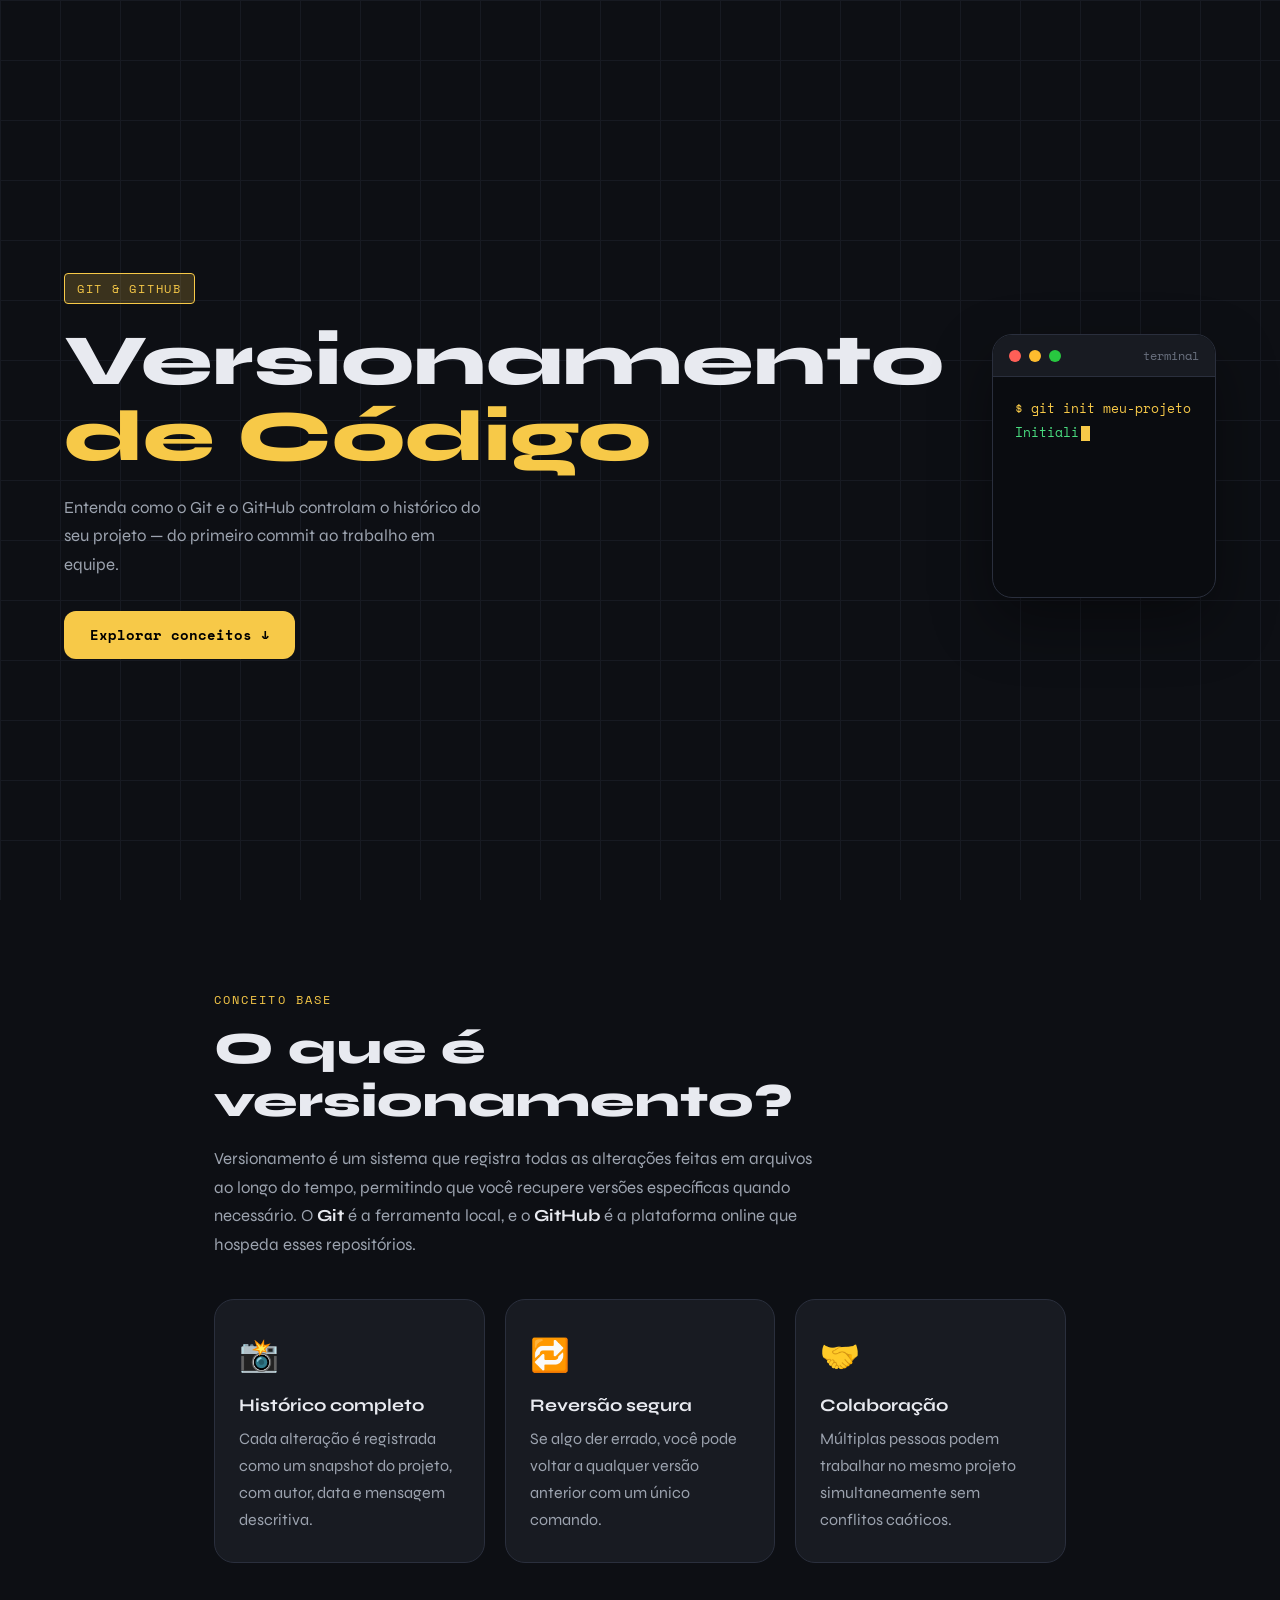
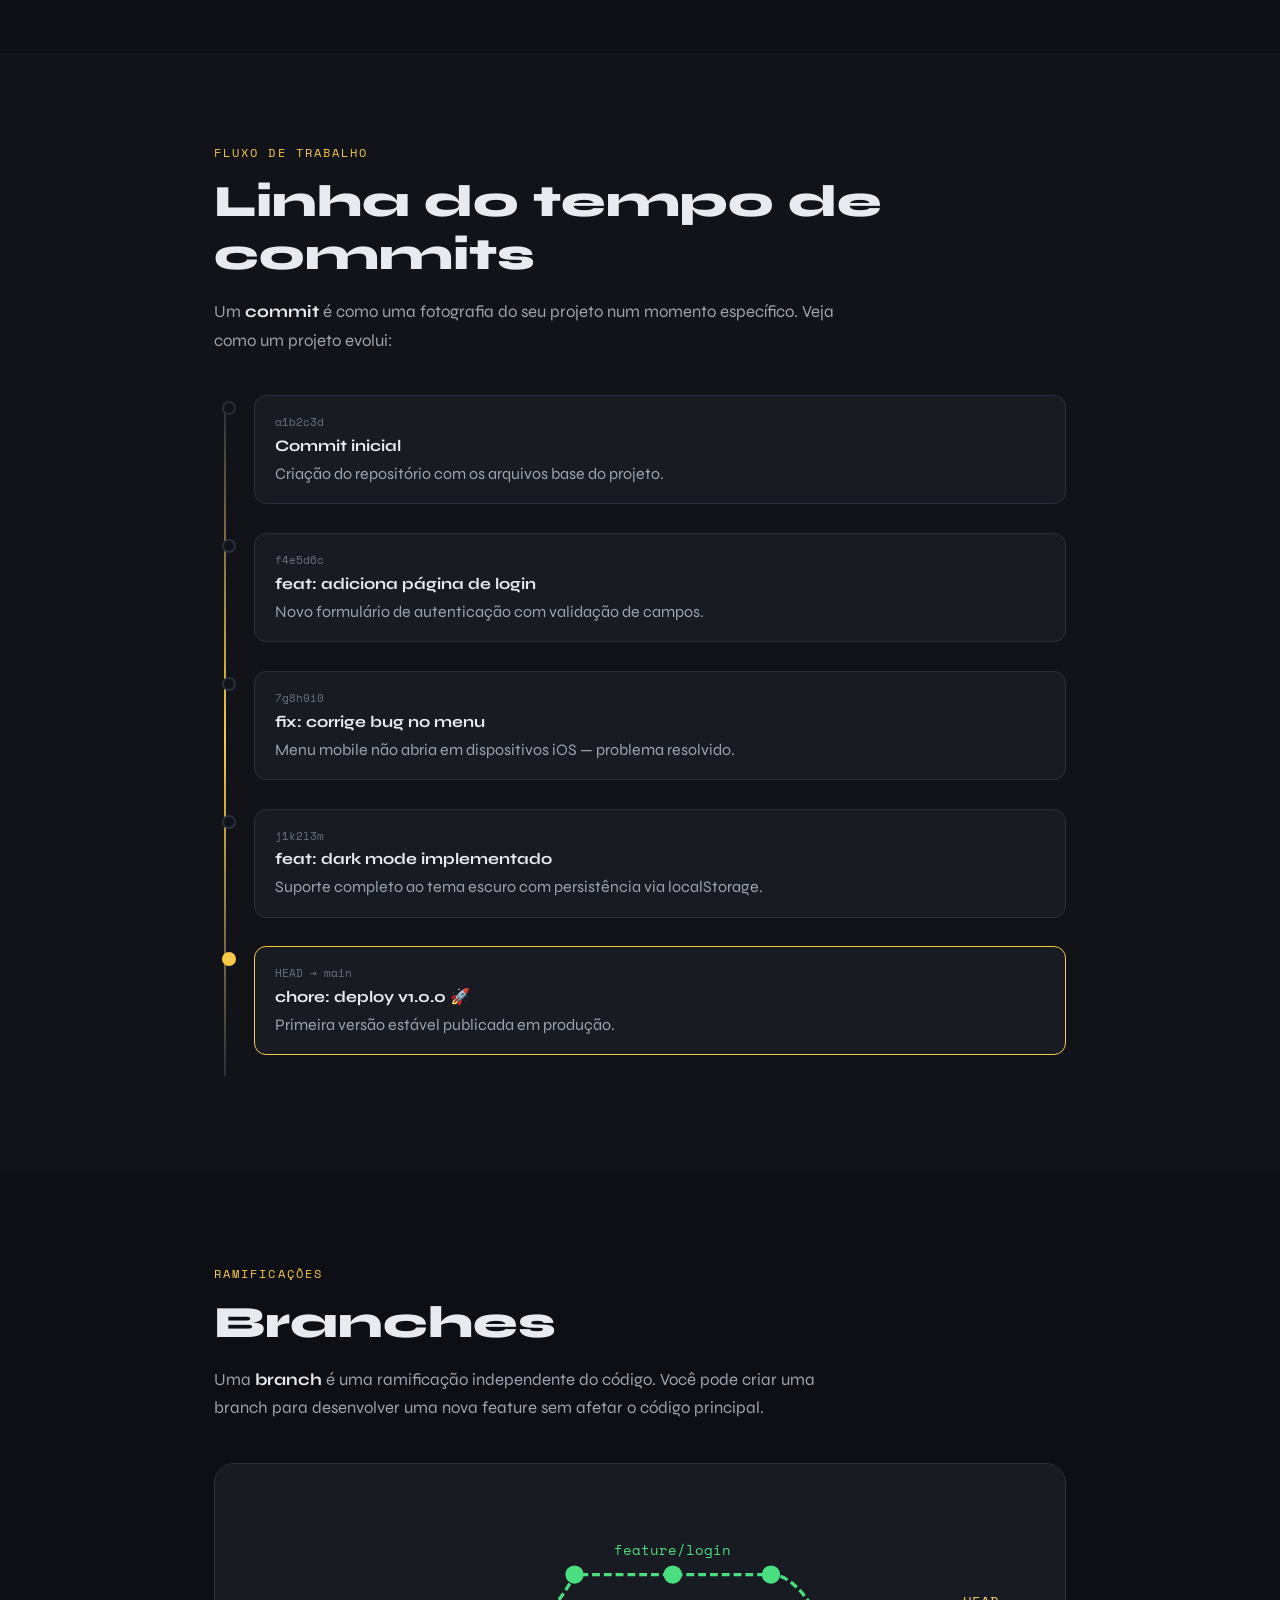
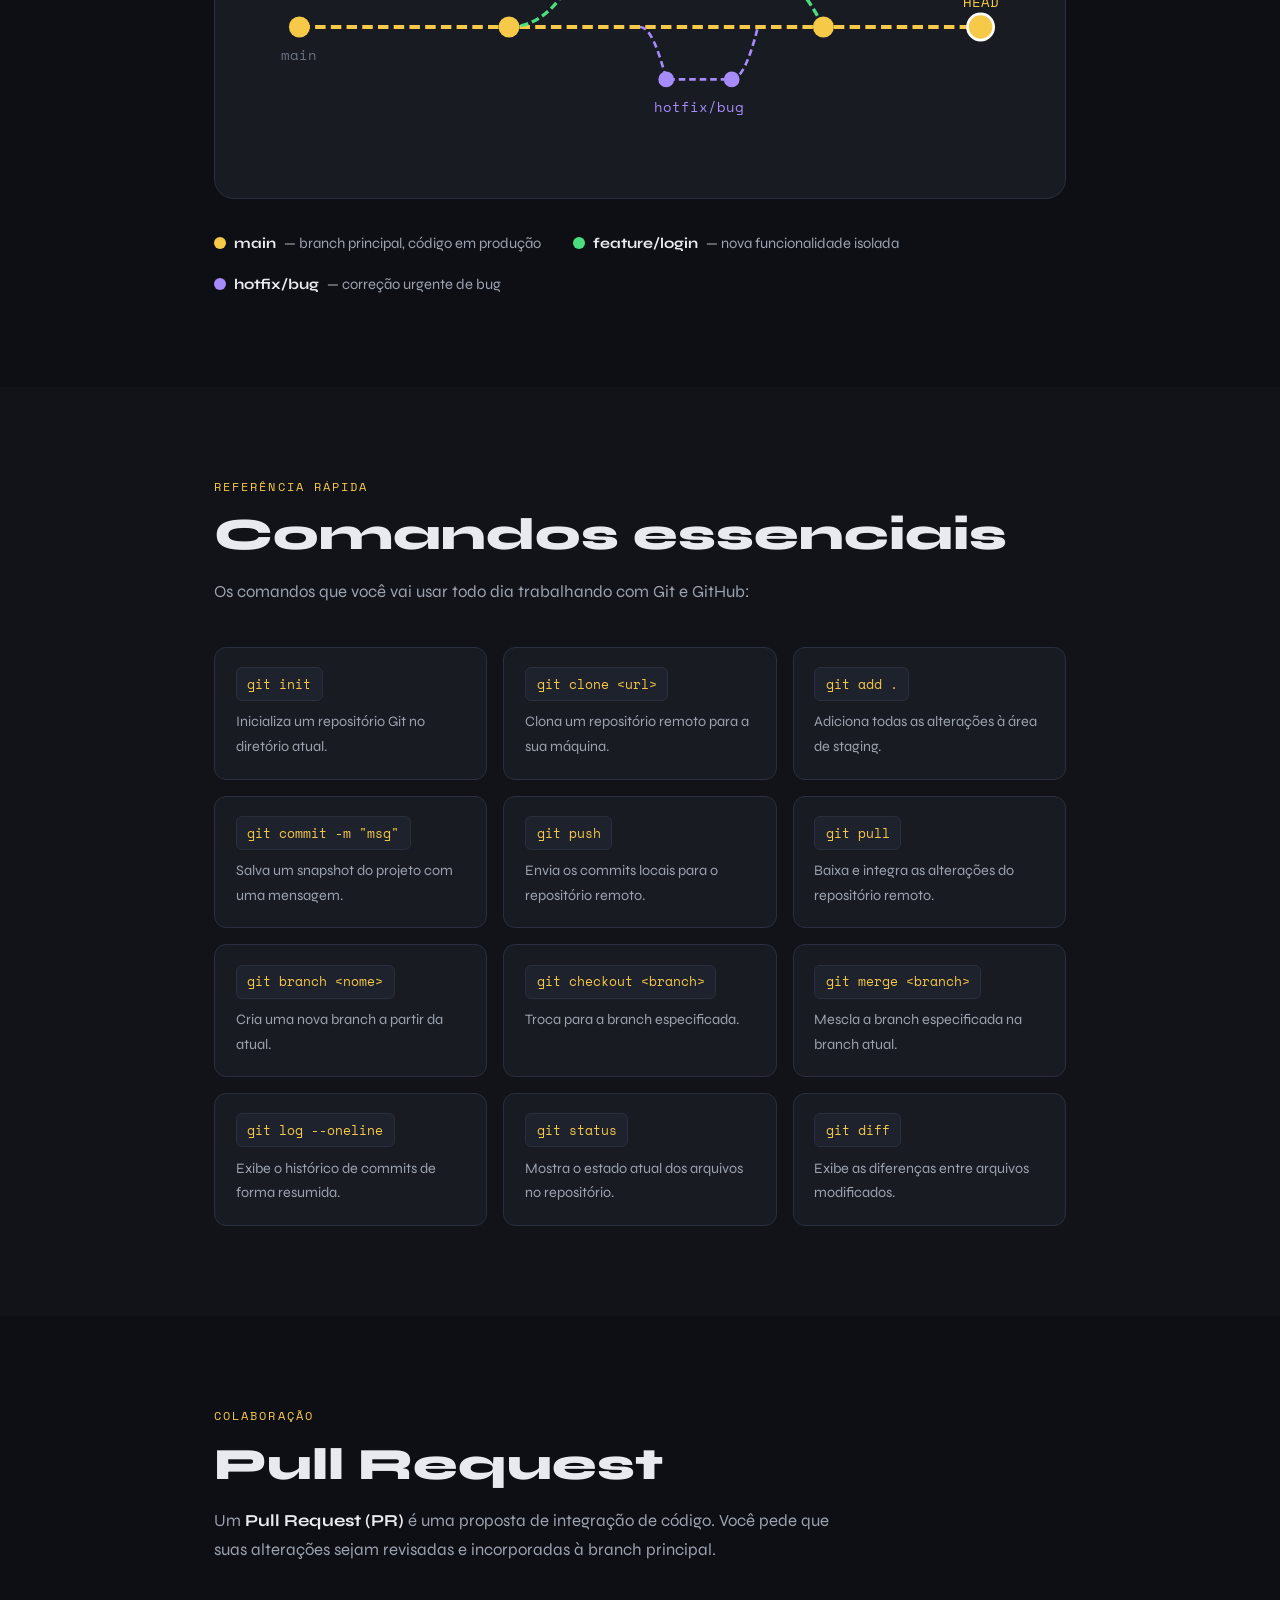
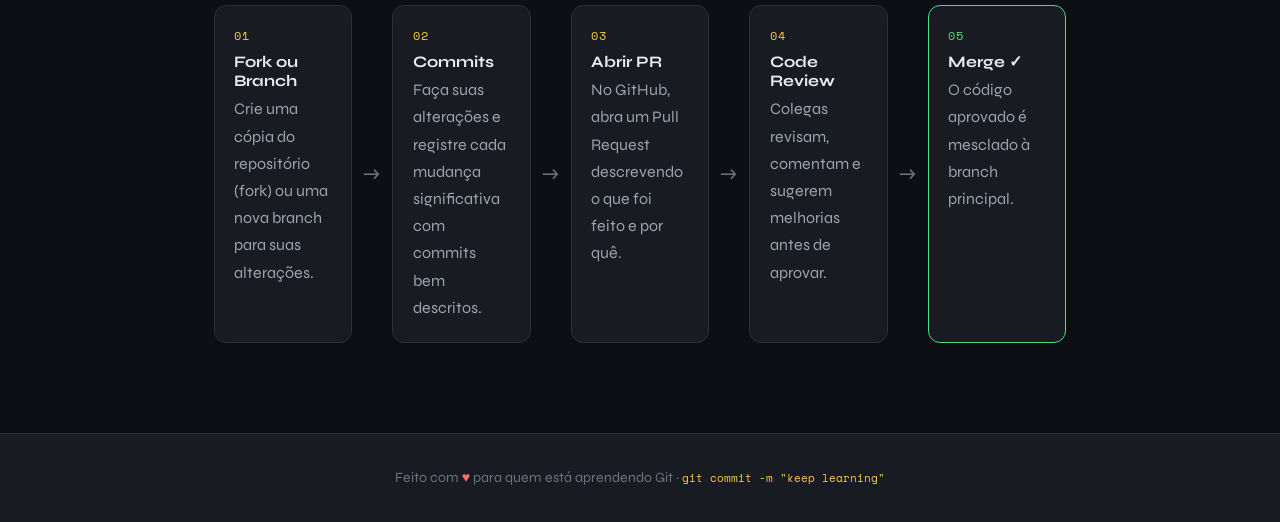
==== versionamento/index.html @ d79819ea "Add files via upload" ====
<!DOCTYPE html>
<html lang="pt-BR">
<head>
  <meta charset="UTF-8" />
  <meta name="viewport" content="width=device-width, initial-scale=1.0" />
  <title>Versionamento no GitHub</title>
  <link rel="preconnect" href="https://fonts.googleapis.com">
  <link href="https://fonts.googleapis.com/css2?family=Space+Mono:wght@400;700&family=Syne:wght@400;700;800&display=swap" rel="stylesheet">
  <link rel="stylesheet" href="style.css" />
</head>
<body>

  <!-- HERO -->
  <header class="hero">
    <div class="hero-bg-grid"></div>
    <div class="hero-content">
      <div class="badge">git & github</div>
      <h1 class="hero-title">
        Versionamento<br/>
        <span class="accent">de Código</span>
      </h1>
      <p class="hero-sub">Entenda como o Git e o GitHub controlam o histórico do seu projeto — do primeiro commit ao trabalho em equipe.</p>
      <a href="#conceitos" class="btn-hero">Explorar conceitos ↓</a>
    </div>
    <div class="hero-terminal" aria-hidden="true">
      <div class="terminal-bar">
        <span class="dot red"></span><span class="dot yellow"></span><span class="dot green"></span>
        <span class="terminal-title">terminal</span>
      </div>
      <div class="terminal-body" id="terminal-body"></div>
    </div>
  </header>

  <!-- O QUE É VERSIONAMENTO -->
  <section class="section" id="conceitos">
    <div class="container">
      <div class="section-label">conceito base</div>
      <h2>O que é versionamento?</h2>
      <p class="section-desc">Versionamento é um sistema que registra todas as alterações feitas em arquivos ao longo do tempo, permitindo que você recupere versões específicas quando necessário. O <strong>Git</strong> é a ferramenta local, e o <strong>GitHub</strong> é a plataforma online que hospeda esses repositórios.</p>

      <div class="cards-grid">
        <div class="card" data-delay="0">
          <div class="card-icon">📸</div>
          <h3>Histórico completo</h3>
          <p>Cada alteração é registrada como um snapshot do projeto, com autor, data e mensagem descritiva.</p>
        </div>
        <div class="card" data-delay="100">
          <div class="card-icon">🔁</div>
          <h3>Reversão segura</h3>
          <p>Se algo der errado, você pode voltar a qualquer versão anterior com um único comando.</p>
        </div>
        <div class="card" data-delay="200">
          <div class="card-icon">🤝</div>
          <h3>Colaboração</h3>
          <p>Múltiplas pessoas podem trabalhar no mesmo projeto simultaneamente sem conflitos caóticos.</p>
        </div>
      </div>
    </div>
  </section>

  <!-- LINHA DO TEMPO DE COMMITS -->
  <section class="section section-dark" id="commits">
    <div class="container">
      <div class="section-label">fluxo de trabalho</div>
      <h2>Linha do tempo de commits</h2>
      <p class="section-desc">Um <strong>commit</strong> é como uma fotografia do seu projeto num momento específico. Veja como um projeto evolui:</p>

      <div class="timeline" id="timeline">
        <div class="timeline-line"></div>
        <div class="timeline-item" data-index="0">
          <div class="t-dot"></div>
          <div class="t-card">
            <span class="t-hash">a1b2c3d</span>
            <h4>Commit inicial</h4>
            <p>Criação do repositório com os arquivos base do projeto.</p>
          </div>
        </div>
        <div class="timeline-item" data-index="1">
          <div class="t-dot"></div>
          <div class="t-card">
            <span class="t-hash">f4e5d6c</span>
            <h4>feat: adiciona página de login</h4>
            <p>Novo formulário de autenticação com validação de campos.</p>
          </div>
        </div>
        <div class="timeline-item" data-index="2">
          <div class="t-dot"></div>
          <div class="t-card">
            <span class="t-hash">7g8h9i0</span>
            <h4>fix: corrige bug no menu</h4>
            <p>Menu mobile não abria em dispositivos iOS — problema resolvido.</p>
          </div>
        </div>
        <div class="timeline-item" data-index="3">
          <div class="t-dot"></div>
          <div class="t-card">
            <span class="t-hash">j1k2l3m</span>
            <h4>feat: dark mode implementado</h4>
            <p>Suporte completo ao tema escuro com persistência via localStorage.</p>
          </div>
        </div>
        <div class="timeline-item" data-index="4">
          <div class="t-dot active"></div>
          <div class="t-card t-card-active">
            <span class="t-hash">HEAD → main</span>
            <h4>chore: deploy v1.0.0 🚀</h4>
            <p>Primeira versão estável publicada em produção.</p>
          </div>
        </div>
      </div>
    </div>
  </section>

  <!-- BRANCHES -->
  <section class="section" id="branches">
    <div class="container">
      <div class="section-label">ramificações</div>
      <h2>Branches</h2>
      <p class="section-desc">Uma <strong>branch</strong> é uma ramificação independente do código. Você pode criar uma branch para desenvolver uma nova feature sem afetar o código principal.</p>

      <div class="branch-visual">
        <div class="branch-svg-wrap">
          <svg viewBox="0 0 600 200" xmlns="http://www.w3.org/2000/svg" class="branch-svg">
            <!-- main line -->
            <line x1="40" y1="100" x2="560" y2="100" stroke="var(--accent)" stroke-width="3" stroke-dasharray="8 4"/>
            <!-- feature branch -->
            <path d="M 200 100 Q 230 100 250 60 L 400 60 Q 420 60 440 100" stroke="var(--green)" stroke-width="2.5" fill="none" stroke-dasharray="6 3"/>
            <!-- hotfix branch -->
            <path d="M 300 100 Q 310 100 320 140 L 370 140 Q 380 140 390 100" stroke="var(--purple)" stroke-width="2" fill="none" stroke-dasharray="5 3"/>
            <!-- dots main -->
            <circle cx="40" cy="100" r="8" fill="var(--accent)"/>
            <circle cx="200" cy="100" r="8" fill="var(--accent)"/>
            <circle cx="440" cy="100" r="8" fill="var(--accent)"/>
            <circle cx="560" cy="100" r="10" fill="var(--accent)" stroke="white" stroke-width="2"/>
            <!-- dots feature -->
            <circle cx="250" cy="60" r="7" fill="var(--green)"/>
            <circle cx="325" cy="60" r="7" fill="var(--green)"/>
            <circle cx="400" cy="60" r="7" fill="var(--green)"/>
            <!-- dots hotfix -->
            <circle cx="320" cy="140" r="6" fill="var(--purple)"/>
            <circle cx="370" cy="140" r="6" fill="var(--purple)"/>
            <!-- labels -->
            <text x="40" y="125" fill="var(--text-muted)" font-size="11" font-family="Space Mono" text-anchor="middle">main</text>
            <text x="325" y="45" fill="var(--green)" font-size="11" font-family="Space Mono" text-anchor="middle">feature/login</text>
            <text x="345" y="165" fill="var(--purple)" font-size="11" font-family="Space Mono" text-anchor="middle">hotfix/bug</text>
            <text x="560" y="85" fill="var(--accent)" font-size="11" font-family="Space Mono" text-anchor="middle">HEAD</text>
          </svg>
        </div>

        <div class="branch-legend">
          <div class="legend-item"><span class="legend-dot" style="background:var(--accent)"></span> <strong>main</strong> — branch principal, código em produção</div>
          <div class="legend-item"><span class="legend-dot" style="background:var(--green)"></span> <strong>feature/login</strong> — nova funcionalidade isolada</div>
          <div class="legend-item"><span class="legend-dot" style="background:var(--purple)"></span> <strong>hotfix/bug</strong> — correção urgente de bug</div>
        </div>
      </div>
    </div>
  </section>

  <!-- COMANDOS ESSENCIAIS -->
  <section class="section section-dark" id="comandos">
    <div class="container">
      <div class="section-label">referência rápida</div>
      <h2>Comandos essenciais</h2>
      <p class="section-desc">Os comandos que você vai usar todo dia trabalhando com Git e GitHub:</p>

      <div class="commands-grid" id="commands-grid">
        <!-- preenchido por JS -->
      </div>
    </div>
  </section>

  <!-- FLUXO PULL REQUEST -->
  <section class="section" id="pr">
    <div class="container">
      <div class="section-label">colaboração</div>
      <h2>Pull Request</h2>
      <p class="section-desc">Um <strong>Pull Request (PR)</strong> é uma proposta de integração de código. Você pede que suas alterações sejam revisadas e incorporadas à branch principal.</p>

      <div class="pr-steps">
        <div class="pr-step">
          <div class="pr-num">01</div>
          <div class="pr-info">
            <h4>Fork ou Branch</h4>
            <p>Crie uma cópia do repositório (fork) ou uma nova branch para suas alterações.</p>
          </div>
        </div>
        <div class="pr-arrow">→</div>
        <div class="pr-step">
          <div class="pr-num">02</div>
          <div class="pr-info">
            <h4>Commits</h4>
            <p>Faça suas alterações e registre cada mudança significativa com commits bem descritos.</p>
          </div>
        </div>
        <div class="pr-arrow">→</div>
        <div class="pr-step">
          <div class="pr-num">03</div>
          <div class="pr-info">
            <h4>Abrir PR</h4>
            <p>No GitHub, abra um Pull Request descrevendo o que foi feito e por quê.</p>
          </div>
        </div>
        <div class="pr-arrow">→</div>
        <div class="pr-step">
          <div class="pr-num">04</div>
          <div class="pr-info">
            <h4>Code Review</h4>
            <p>Colegas revisam, comentam e sugerem melhorias antes de aprovar.</p>
          </div>
        </div>
        <div class="pr-arrow">→</div>
        <div class="pr-step pr-step-final">
          <div class="pr-num">05</div>
          <div class="pr-info">
            <h4>Merge ✓</h4>
            <p>O código aprovado é mesclado à branch principal.</p>
          </div>
        </div>
      </div>
    </div>
  </section>

  <!-- FOOTER -->
  <footer class="footer">
    <div class="container">
      <p>Feito com <span class="heart">♥</span> para quem está aprendendo Git · <span class="mono">git commit -m "keep learning"</span></p>
    </div>
  </footer>

  <script src="script.js"></script>
</body>
</html>
---- versionamento/style.css ----
/* ============================================================
   RESET & VARIABLES
   ============================================================ */
*, *::before, *::after { box-sizing: border-box; margin: 0; padding: 0; }

:root {
  --bg:          #0d0f14;
  --bg-alt:      #111318;
  --surface:     #181b22;
  --surface2:    #1e222c;
  --border:      #2a2f3d;
  --accent:      #f7c948;
  --accent-dim:  #f7c94830;
  --green:       #4ade80;
  --purple:      #a78bfa;
  --text:        #e8eaf0;
  --text-muted:  #6b7280;
  --text-soft:   #9ca3af;
  --font-mono:   'Space Mono', monospace;
  --font-sans:   'Syne', sans-serif;
  --radius:      12px;
  --radius-lg:   20px;
}

html { scroll-behavior: smooth; }

body {
  background: var(--bg);
  color: var(--text);
  font-family: var(--font-sans);
  font-size: 16px;
  line-height: 1.7;
  overflow-x: hidden;
}

::selection { background: var(--accent); color: #000; }

/* ============================================================
   TYPOGRAPHY
   ============================================================ */
h1, h2, h3, h4 { line-height: 1.2; font-family: var(--font-sans); }
h2 { font-size: clamp(1.8rem, 4vw, 2.8rem); font-weight: 800; margin-bottom: 1rem; }
h3 { font-size: 1.1rem; font-weight: 700; margin-bottom: .5rem; }
h4 { font-size: 1rem; font-weight: 700; margin-bottom: .3rem; }
p  { color: var(--text-soft); }
strong { color: var(--text); }
.mono { font-family: var(--font-mono); font-size: .85em; }

/* ============================================================
   LAYOUT
   ============================================================ */
.container { max-width: 900px; margin: 0 auto; padding: 0 1.5rem; }

.section { padding: 90px 0; }
.section-dark { background: var(--bg-alt); }

.section-label {
  font-family: var(--font-mono);
  font-size: .72rem;
  letter-spacing: .18em;
  text-transform: uppercase;
  color: var(--accent);
  margin-bottom: .75rem;
}
.section-desc {
  font-size: 1.05rem;
  color: var(--text-soft);
  max-width: 620px;
  margin-bottom: 2.5rem;
}

/* ============================================================
   HERO
   ============================================================ */
.hero {
  min-height: 100vh;
  display: grid;
  grid-template-columns: 1fr 1fr;
  align-items: center;
  gap: 3rem;
  padding: 6rem 5vw 4rem;
  position: relative;
  overflow: hidden;
}

.hero-bg-grid {
  position: absolute;
  inset: 0;
  background-image:
    linear-gradient(var(--border) 1px, transparent 1px),
    linear-gradient(90deg, var(--border) 1px, transparent 1px);
  background-size: 60px 60px;
  opacity: .35;
  z-index: 0;
}

.hero-content { position: relative; z-index: 1; }

.badge {
  display: inline-block;
  font-family: var(--font-mono);
  font-size: .72rem;
  letter-spacing: .15em;
  text-transform: uppercase;
  padding: .3rem .75rem;
  background: var(--accent-dim);
  border: 1px solid var(--accent);
  border-radius: 4px;
  color: var(--accent);
  margin-bottom: 1.2rem;
}

.hero-title {
  font-size: clamp(2.8rem, 6vw, 4.5rem);
  font-weight: 800;
  line-height: 1.05;
  margin-bottom: 1.2rem;
  color: var(--text);
}
.hero-title .accent { color: var(--accent); }

.hero-sub {
  font-size: 1.05rem;
  color: var(--text-soft);
  margin-bottom: 2rem;
  max-width: 420px;
}

.btn-hero {
  display: inline-block;
  font-family: var(--font-mono);
  font-size: .88rem;
  padding: .75rem 1.6rem;
  background: var(--accent);
  color: #000;
  border-radius: var(--radius);
  text-decoration: none;
  font-weight: 700;
  transition: transform .2s, box-shadow .2s;
}
.btn-hero:hover { transform: translateY(-3px); box-shadow: 0 8px 24px #f7c94840; }

/* Terminal */
.hero-terminal {
  position: relative;
  z-index: 1;
  background: #0a0c10;
  border: 1px solid var(--border);
  border-radius: var(--radius-lg);
  overflow: hidden;
  box-shadow: 0 24px 60px #00000060;
}

.terminal-bar {
  display: flex;
  align-items: center;
  gap: .5rem;
  padding: .7rem 1rem;
  background: var(--surface);
  border-bottom: 1px solid var(--border);
}
.dot { width: 12px; height: 12px; border-radius: 50%; }
.dot.red    { background: #ff5f57; }
.dot.yellow { background: #febc2e; }
.dot.green  { background: #28c840; }
.terminal-title { font-family: var(--font-mono); font-size: .72rem; color: var(--text-muted); margin-left: auto; }

.terminal-body {
  padding: 1.2rem 1.4rem;
  font-family: var(--font-mono);
  font-size: .8rem;
  line-height: 1.9;
  min-height: 220px;
  color: #c9d1d9;
}
.terminal-body .cmd  { color: var(--accent); }
.terminal-body .out  { color: var(--text-soft); }
.terminal-body .ok   { color: var(--green); }
.terminal-body .err  { color: #f87171; }
.terminal-body .cursor {
  display: inline-block;
  width: 9px; height: 15px;
  background: var(--accent);
  animation: blink 1s infinite;
  vertical-align: middle;
  margin-left: 2px;
}
@keyframes blink { 0%,49%{opacity:1} 50%,100%{opacity:0} }

/* ============================================================
   CARDS
   ============================================================ */
.cards-grid {
  display: grid;
  grid-template-columns: repeat(auto-fit, minmax(220px, 1fr));
  gap: 1.25rem;
}

.card {
  background: var(--surface);
  border: 1px solid var(--border);
  border-radius: var(--radius-lg);
  padding: 1.8rem 1.5rem;
  opacity: 0;
  transform: translateY(24px);
  transition: opacity .5s ease, transform .5s ease, border-color .25s;
}
.card.visible { opacity: 1; transform: translateY(0); }
.card:hover { border-color: var(--accent); }

.card-icon { font-size: 2rem; margin-bottom: .75rem; }

/* ============================================================
   TIMELINE
   ============================================================ */
.timeline {
  position: relative;
  padding-left: 2.5rem;
  display: flex;
  flex-direction: column;
  gap: 0;
}
.timeline-line {
  position: absolute;
  left: 10px;
  top: 8px;
  bottom: 8px;
  width: 2px;
  background: linear-gradient(to bottom, var(--border), var(--accent), var(--border));
}

.timeline-item {
  display: flex;
  align-items: flex-start;
  gap: 1rem;
  padding-bottom: 1.8rem;
  position: relative;
  opacity: 0;
  transform: translateX(-20px);
  transition: opacity .4s ease, transform .4s ease;
}
.timeline-item.visible { opacity: 1; transform: translateX(0); }

.t-dot {
  position: absolute;
  left: -2rem;
  top: 6px;
  width: 14px;
  height: 14px;
  border-radius: 50%;
  background: var(--bg-alt);
  border: 2px solid var(--border);
  flex-shrink: 0;
  transition: border-color .3s, background .3s;
}
.t-dot.active { background: var(--accent); border-color: var(--accent); }
.timeline-item:hover .t-dot { border-color: var(--accent); }

.t-card {
  background: var(--surface);
  border: 1px solid var(--border);
  border-radius: var(--radius);
  padding: 1rem 1.25rem;
  flex: 1;
  transition: border-color .25s;
}
.t-card:hover, .t-card-active { border-color: var(--accent); }
.t-hash {
  font-family: var(--font-mono);
  font-size: .7rem;
  color: var(--text-muted);
  display: block;
  margin-bottom: .3rem;
}

/* ============================================================
   BRANCH VISUAL
   ============================================================ */
.branch-visual { display: flex; flex-direction: column; gap: 2rem; }
.branch-svg-wrap {
  background: var(--surface);
  border: 1px solid var(--border);
  border-radius: var(--radius-lg);
  padding: 2rem;
  overflow: hidden;
}
.branch-svg { width: 100%; height: auto; }

.branch-legend {
  display: flex;
  flex-wrap: wrap;
  gap: 1rem 2rem;
}
.legend-item { display: flex; align-items: center; gap: .5rem; font-size: .92rem; color: var(--text-soft); }
.legend-dot { width: 12px; height: 12px; border-radius: 50%; flex-shrink: 0; }

/* ============================================================
   COMMANDS
   ============================================================ */
.commands-grid {
  display: grid;
  grid-template-columns: repeat(auto-fit, minmax(260px, 1fr));
  gap: 1rem;
}

.cmd-card {
  background: var(--surface);
  border: 1px solid var(--border);
  border-radius: var(--radius);
  padding: 1.2rem 1.3rem;
  cursor: default;
  transition: border-color .25s, transform .2s;
  opacity: 0;
  transform: scale(.96);
}
.cmd-card.visible { opacity: 1; transform: scale(1); }
.cmd-card:hover { border-color: var(--accent); transform: scale(1.02); }

.cmd-code {
  font-family: var(--font-mono);
  font-size: .82rem;
  color: var(--accent);
  background: var(--surface2);
  border: 1px solid var(--border);
  border-radius: 6px;
  padding: .3rem .65rem;
  display: inline-block;
  margin-bottom: .6rem;
}
.cmd-desc { font-size: .9rem; color: var(--text-soft); }

/* ============================================================
   PULL REQUEST STEPS
   ============================================================ */
.pr-steps {
  display: flex;
  flex-wrap: wrap;
  align-items: stretch;
  gap: .5rem;
}

.pr-step {
  background: var(--surface);
  border: 1px solid var(--border);
  border-radius: var(--radius);
  padding: 1.3rem 1.2rem;
  flex: 1;
  min-width: 130px;
  transition: border-color .25s, transform .2s;
}
.pr-step:hover { border-color: var(--accent); transform: translateY(-4px); }
.pr-step-final { border-color: var(--green); }
.pr-step-final .pr-num { color: var(--green); }

.pr-num {
  font-family: var(--font-mono);
  font-size: .72rem;
  color: var(--accent);
  letter-spacing: .08em;
  margin-bottom: .4rem;
}
.pr-arrow {
  display: flex;
  align-items: center;
  color: var(--text-muted);
  font-size: 1.3rem;
  padding: 0 .2rem;
}

/* ============================================================
   FOOTER
   ============================================================ */
.footer {
  background: var(--surface);
  border-top: 1px solid var(--border);
  padding: 2rem 0;
  text-align: center;
}
.footer p { font-size: .88rem; color: var(--text-muted); }
.heart { color: #f87171; }
.mono { color: var(--accent); font-family: var(--font-mono); font-size: .8em; }

/* ============================================================
   SCROLL ANIMATIONS
   ============================================================ */
.fade-in {
  opacity: 0;
  transform: translateY(20px);
  transition: opacity .55s ease, transform .55s ease;
}
.fade-in.visible { opacity: 1; transform: translateY(0); }

/* ============================================================
   RESPONSIVE
   ============================================================ */
@media (max-width: 768px) {
  .hero {
    grid-template-columns: 1fr;
    padding-top: 5rem;
    text-align: center;
  }
  .hero-sub { margin: 0 auto 2rem; }
  .hero-terminal { display: none; }
  .pr-steps { flex-direction: column; }
  .pr-arrow { transform: rotate(90deg); align-self: center; }
}
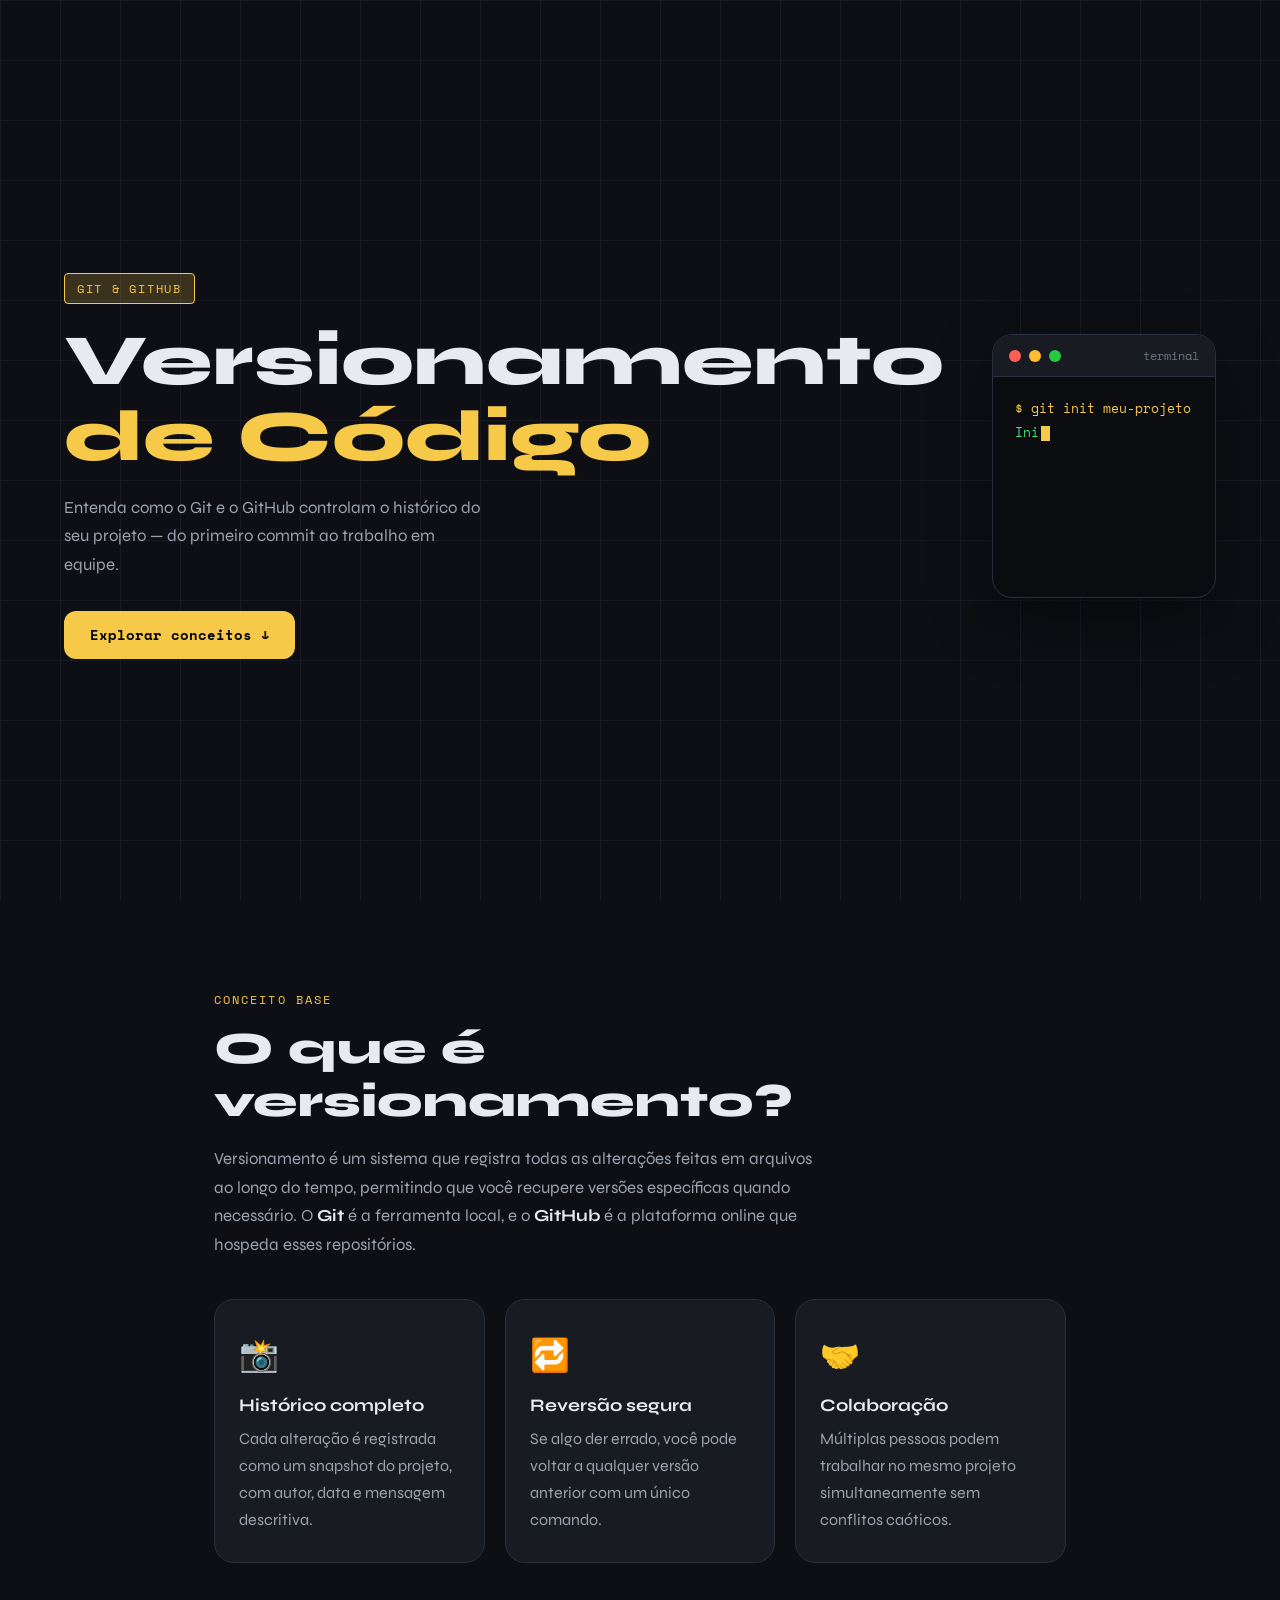
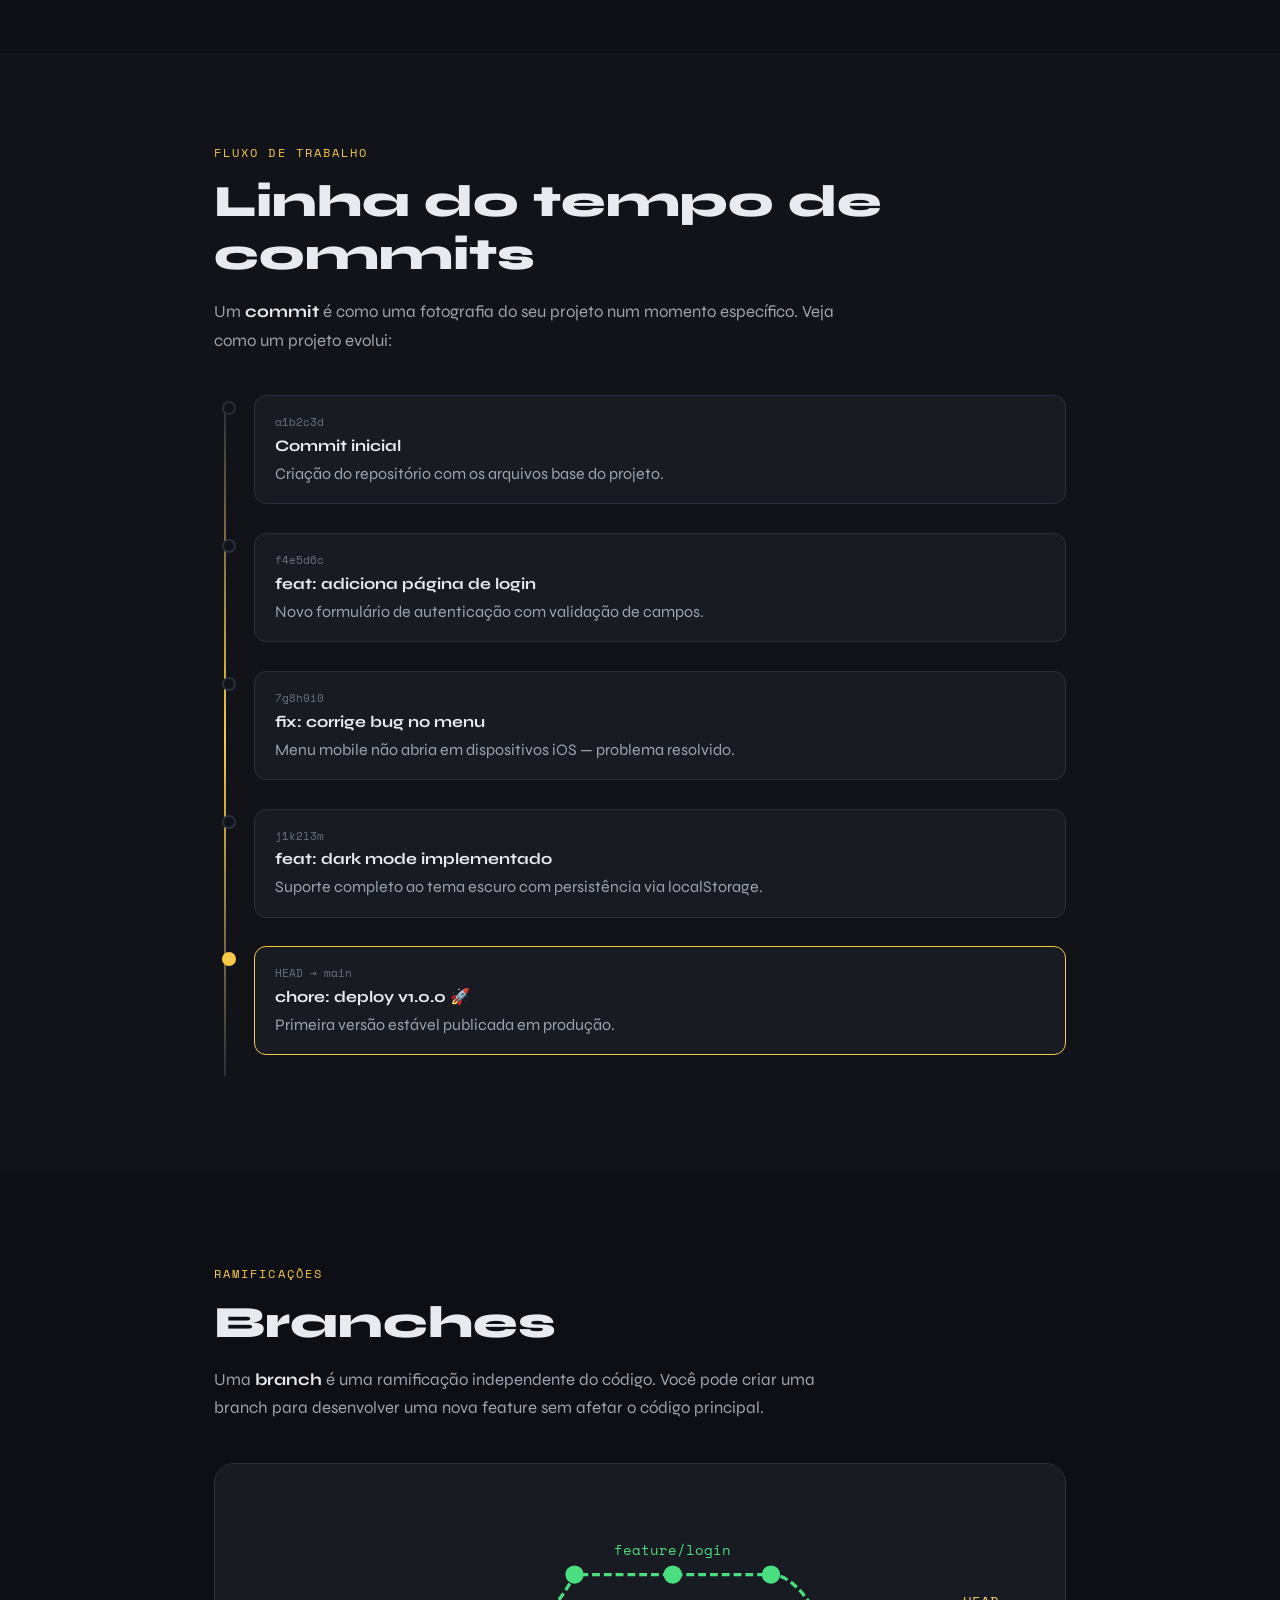
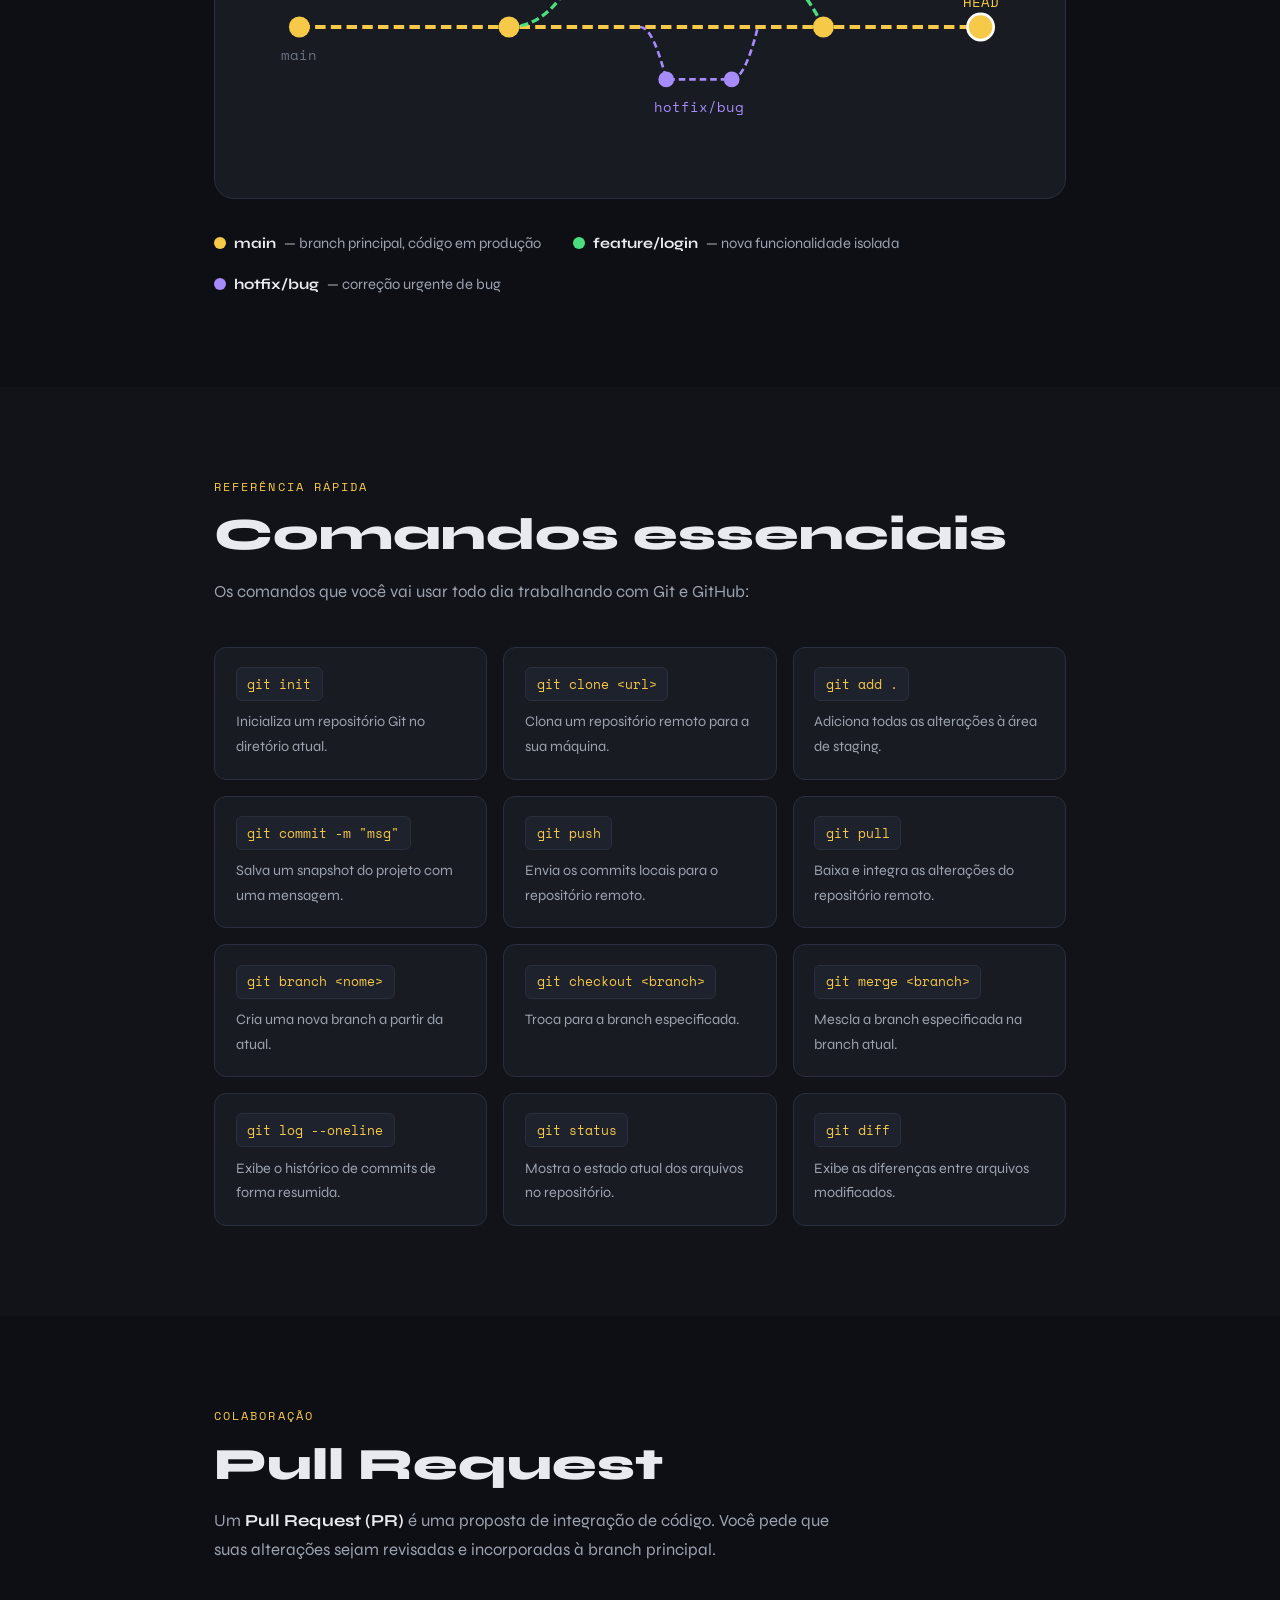
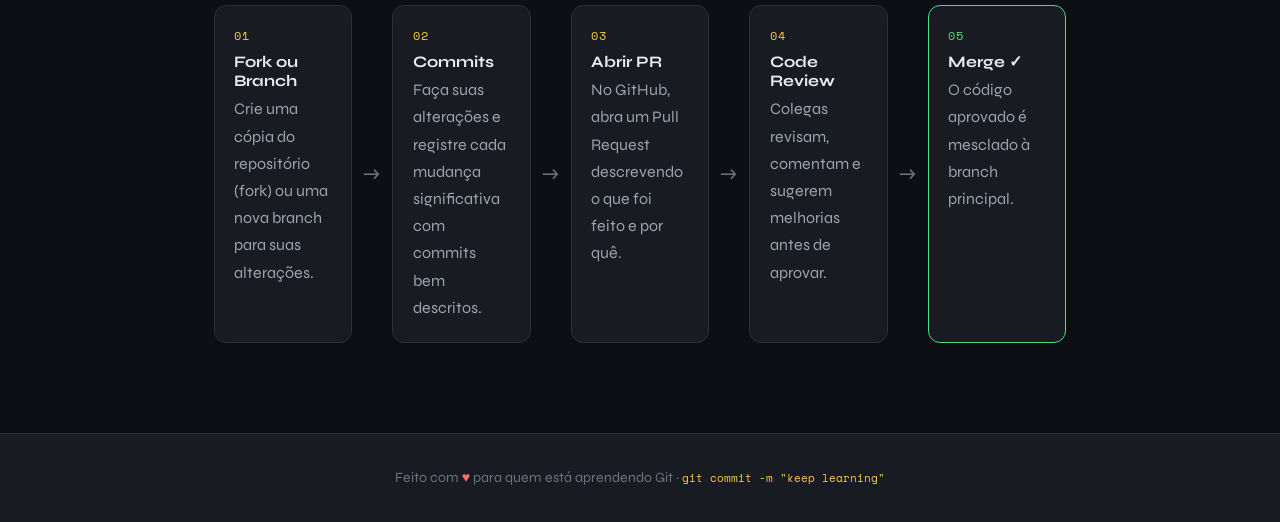
==== commit 167ffb92: "Atualização" ====
--- a/versionamento/index.html
+++ b/versionamento/index.html
@@ -3,7 +3,7 @@
 <head>
   <meta charset="UTF-8" />
   <meta name="viewport" content="width=device-width, initial-scale=1.0" />
-  <title>Versionamento no GitHub</title>
+  <title>Versionamento no GitHub by Riquelme</title>
   <link rel="preconnect" href="https://fonts.googleapis.com">
   <link href="https://fonts.googleapis.com/css2?family=Space+Mono:wght@400;700&family=Syne:wght@400;700;800&display=swap" rel="stylesheet">
   <link rel="stylesheet" href="style.css" />
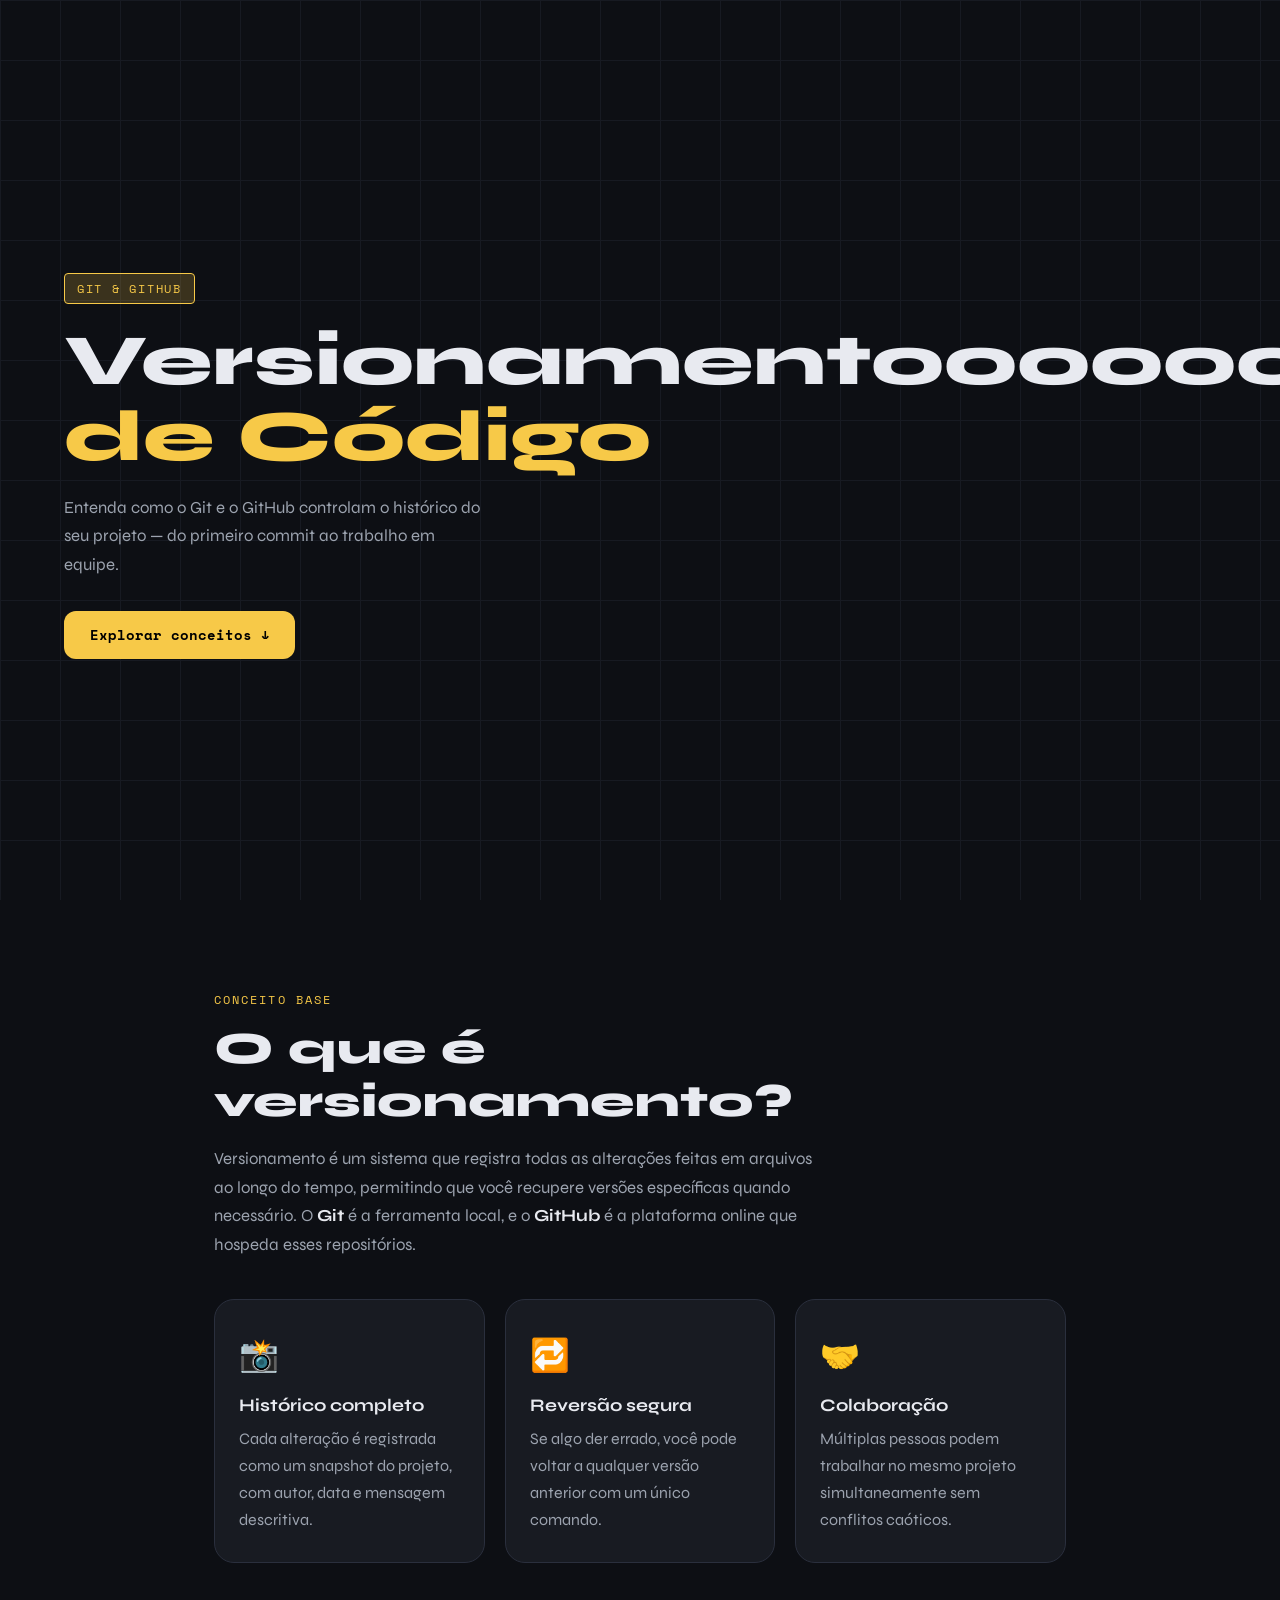
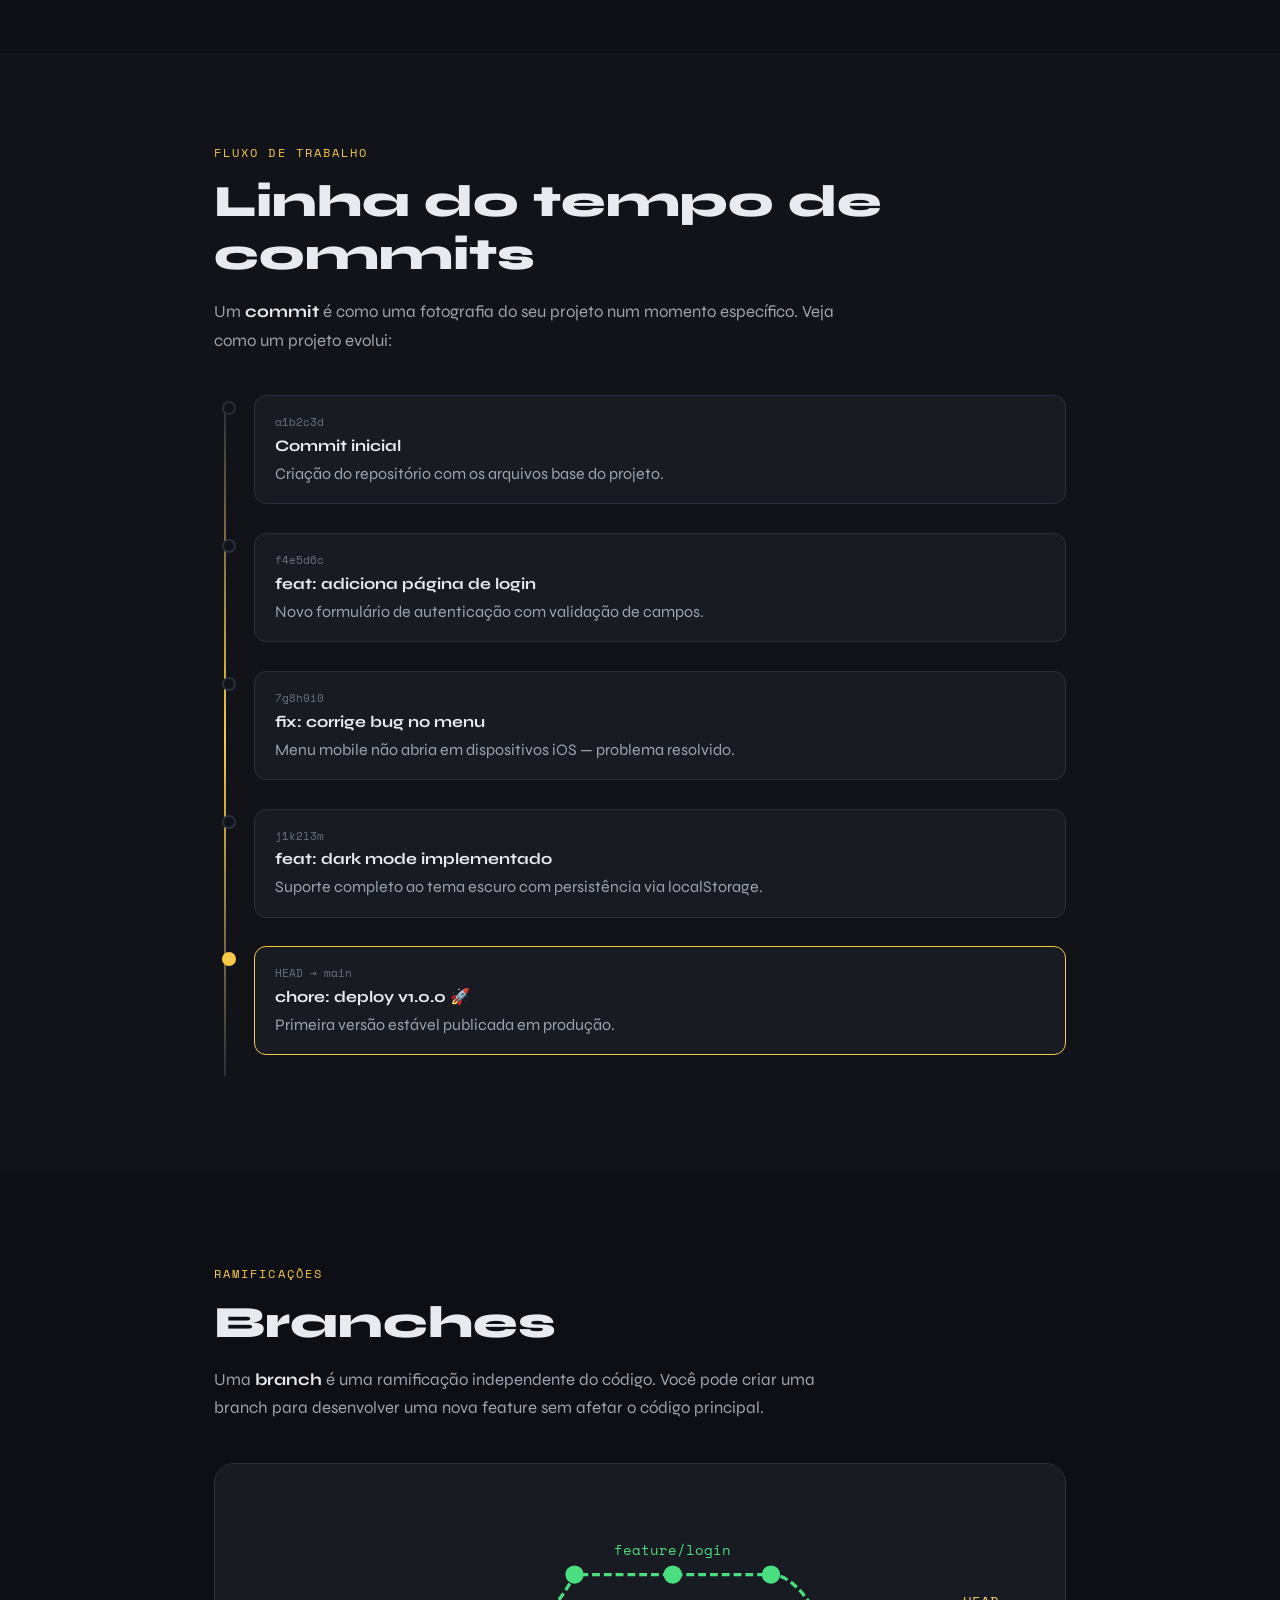
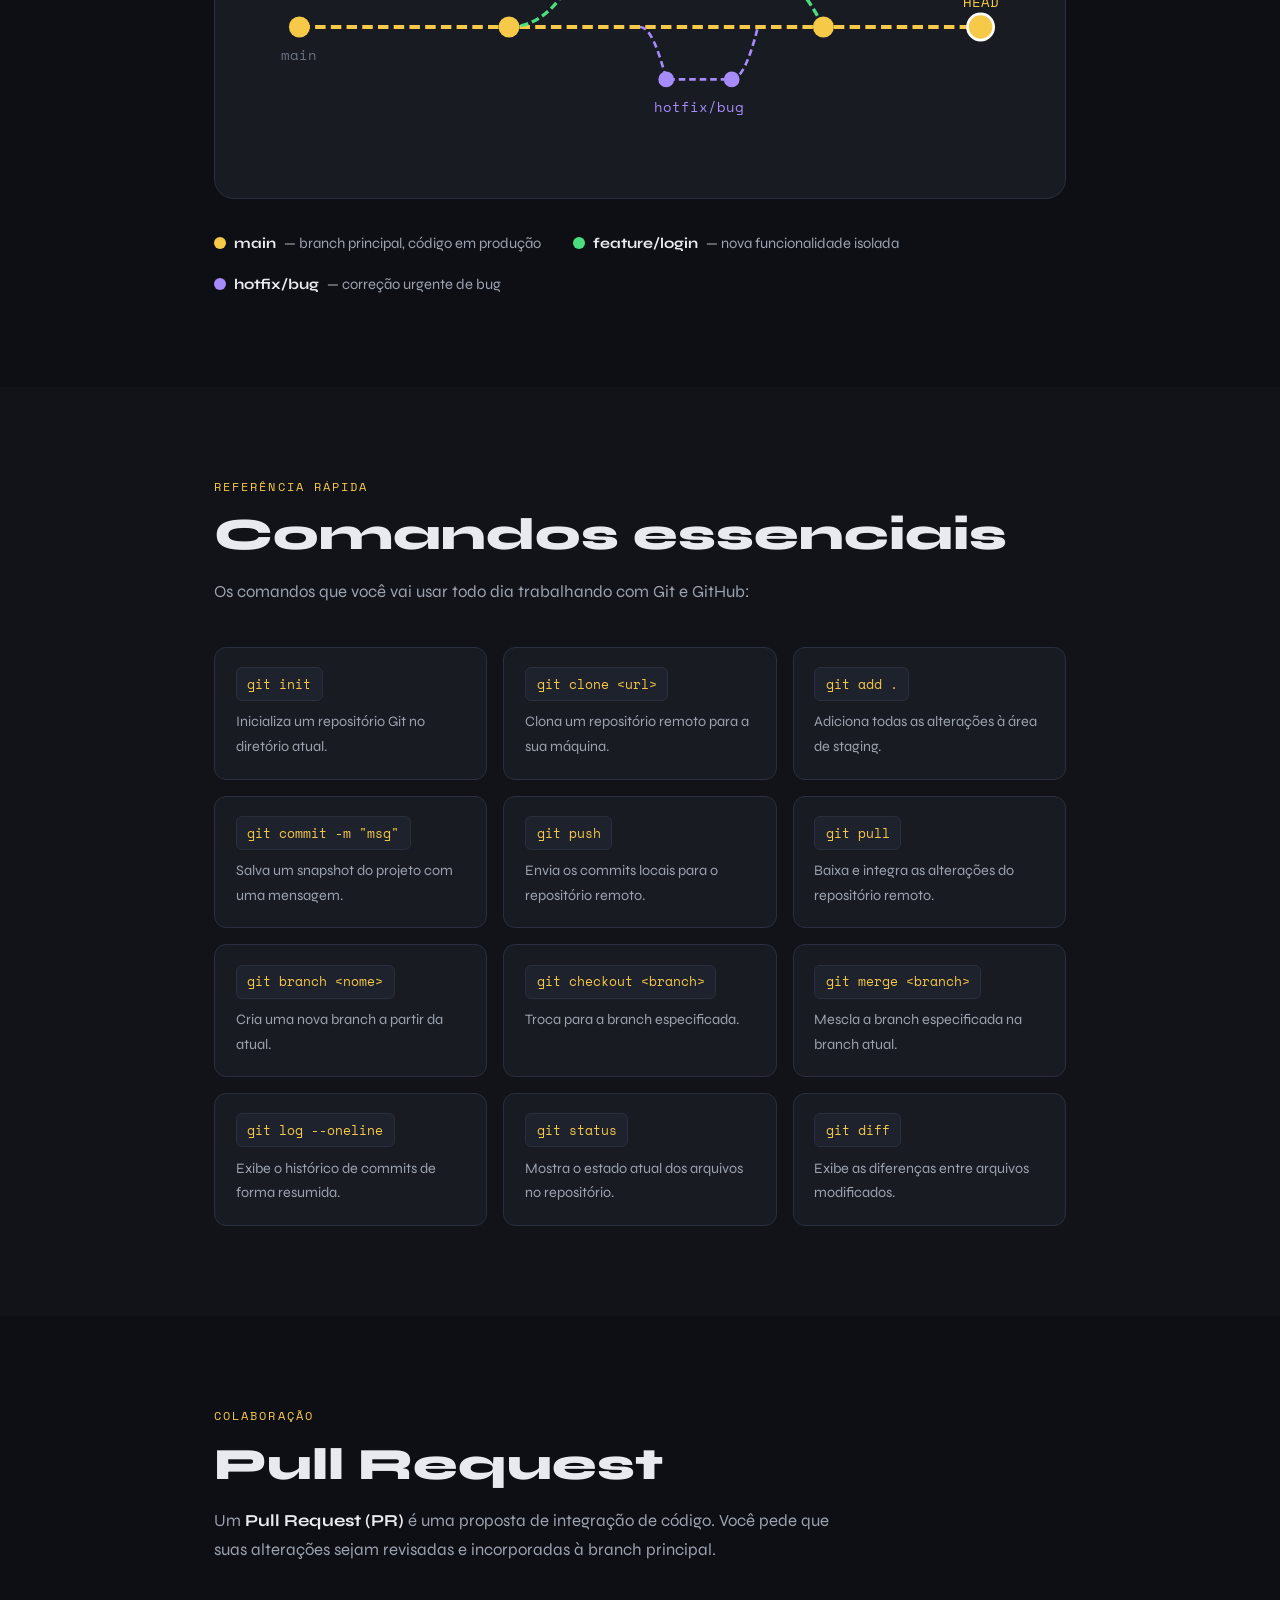
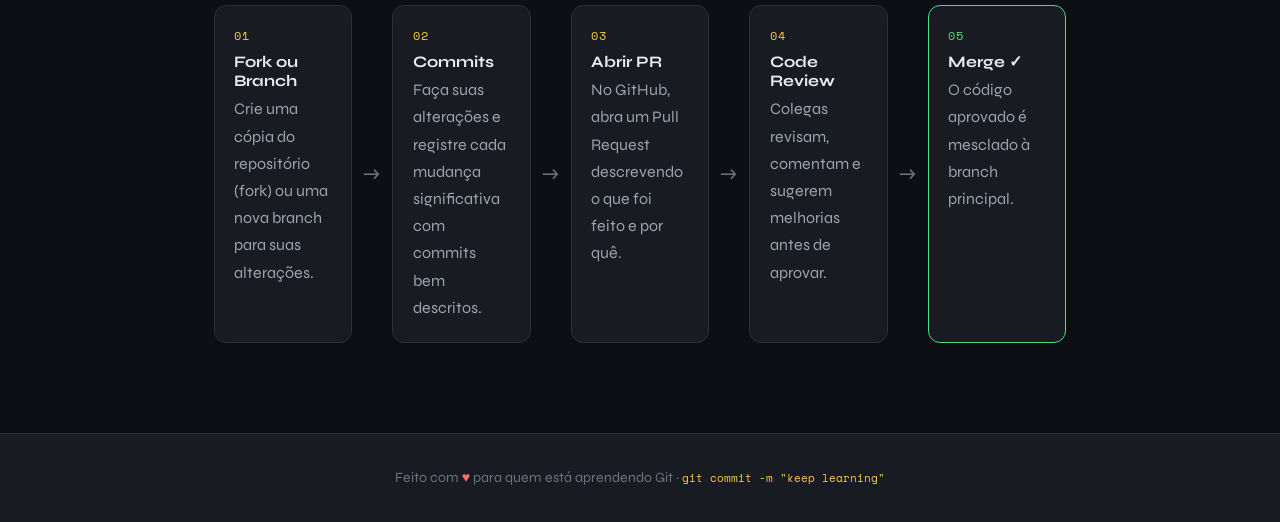
==== commit 4588aa77: "Update index.html" ====
--- a/versionamento/index.html
+++ b/versionamento/index.html
@@ -16,7 +16,7 @@
     <div class="hero-content">
       <div class="badge">git & github</div>
       <h1 class="hero-title">
-        Versionamento<br/>
+        Versionamentoooooo<br/>
         <span class="accent">de Código</span>
       </h1>
       <p class="hero-sub">Entenda como o Git e o GitHub controlam o histórico do seu projeto — do primeiro commit ao trabalho em equipe.</p>
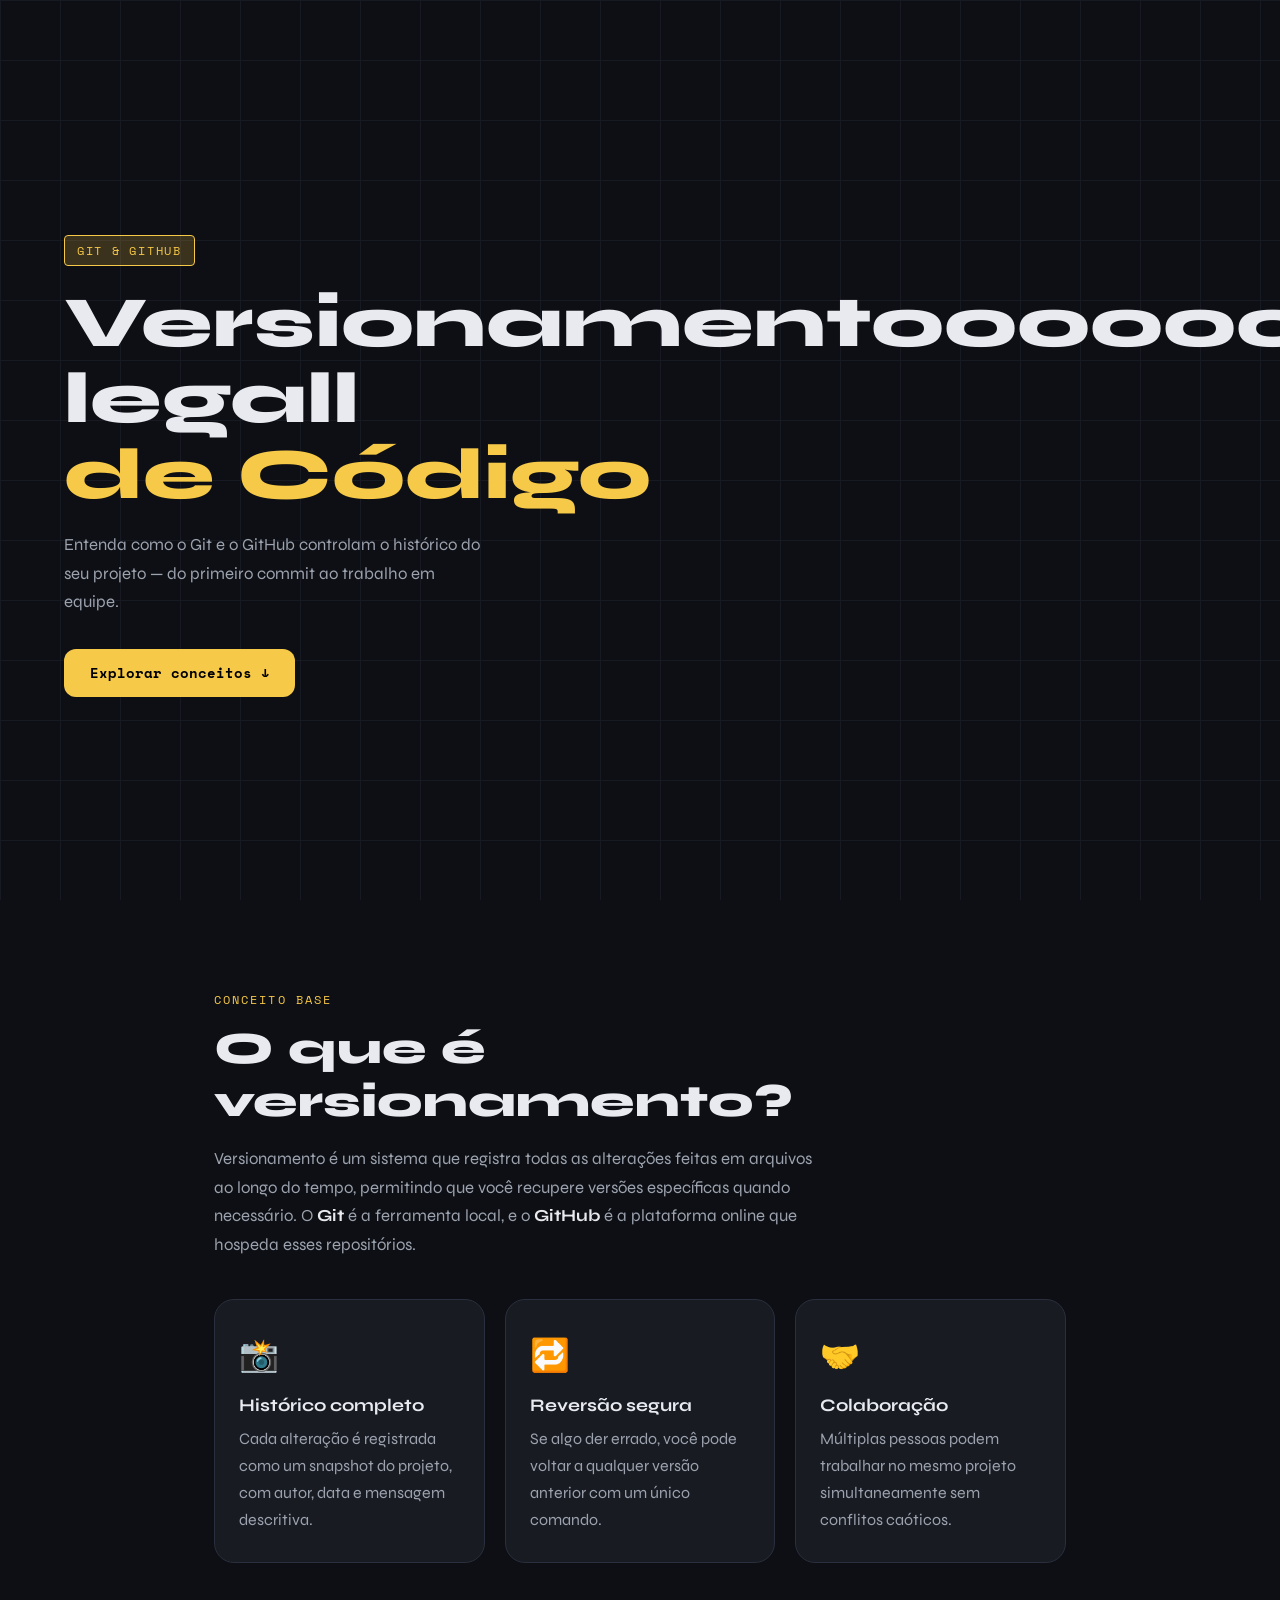
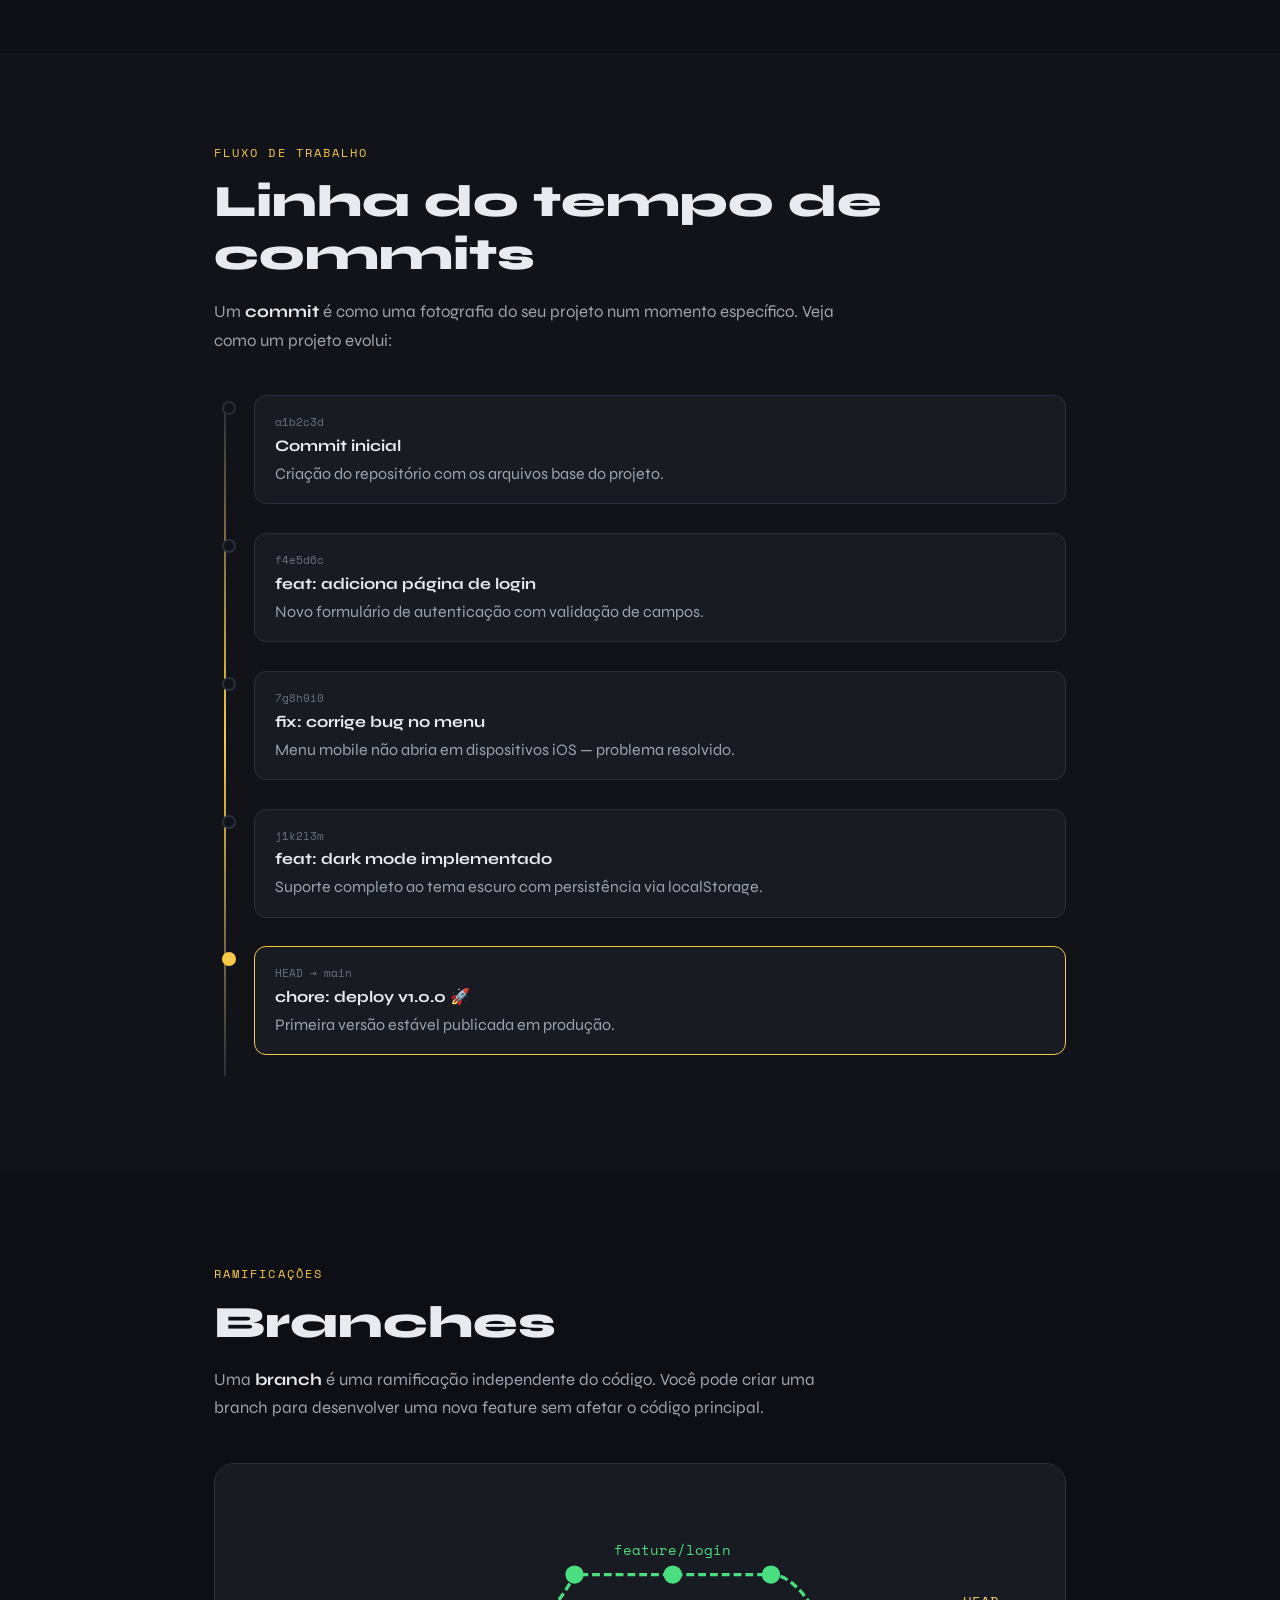
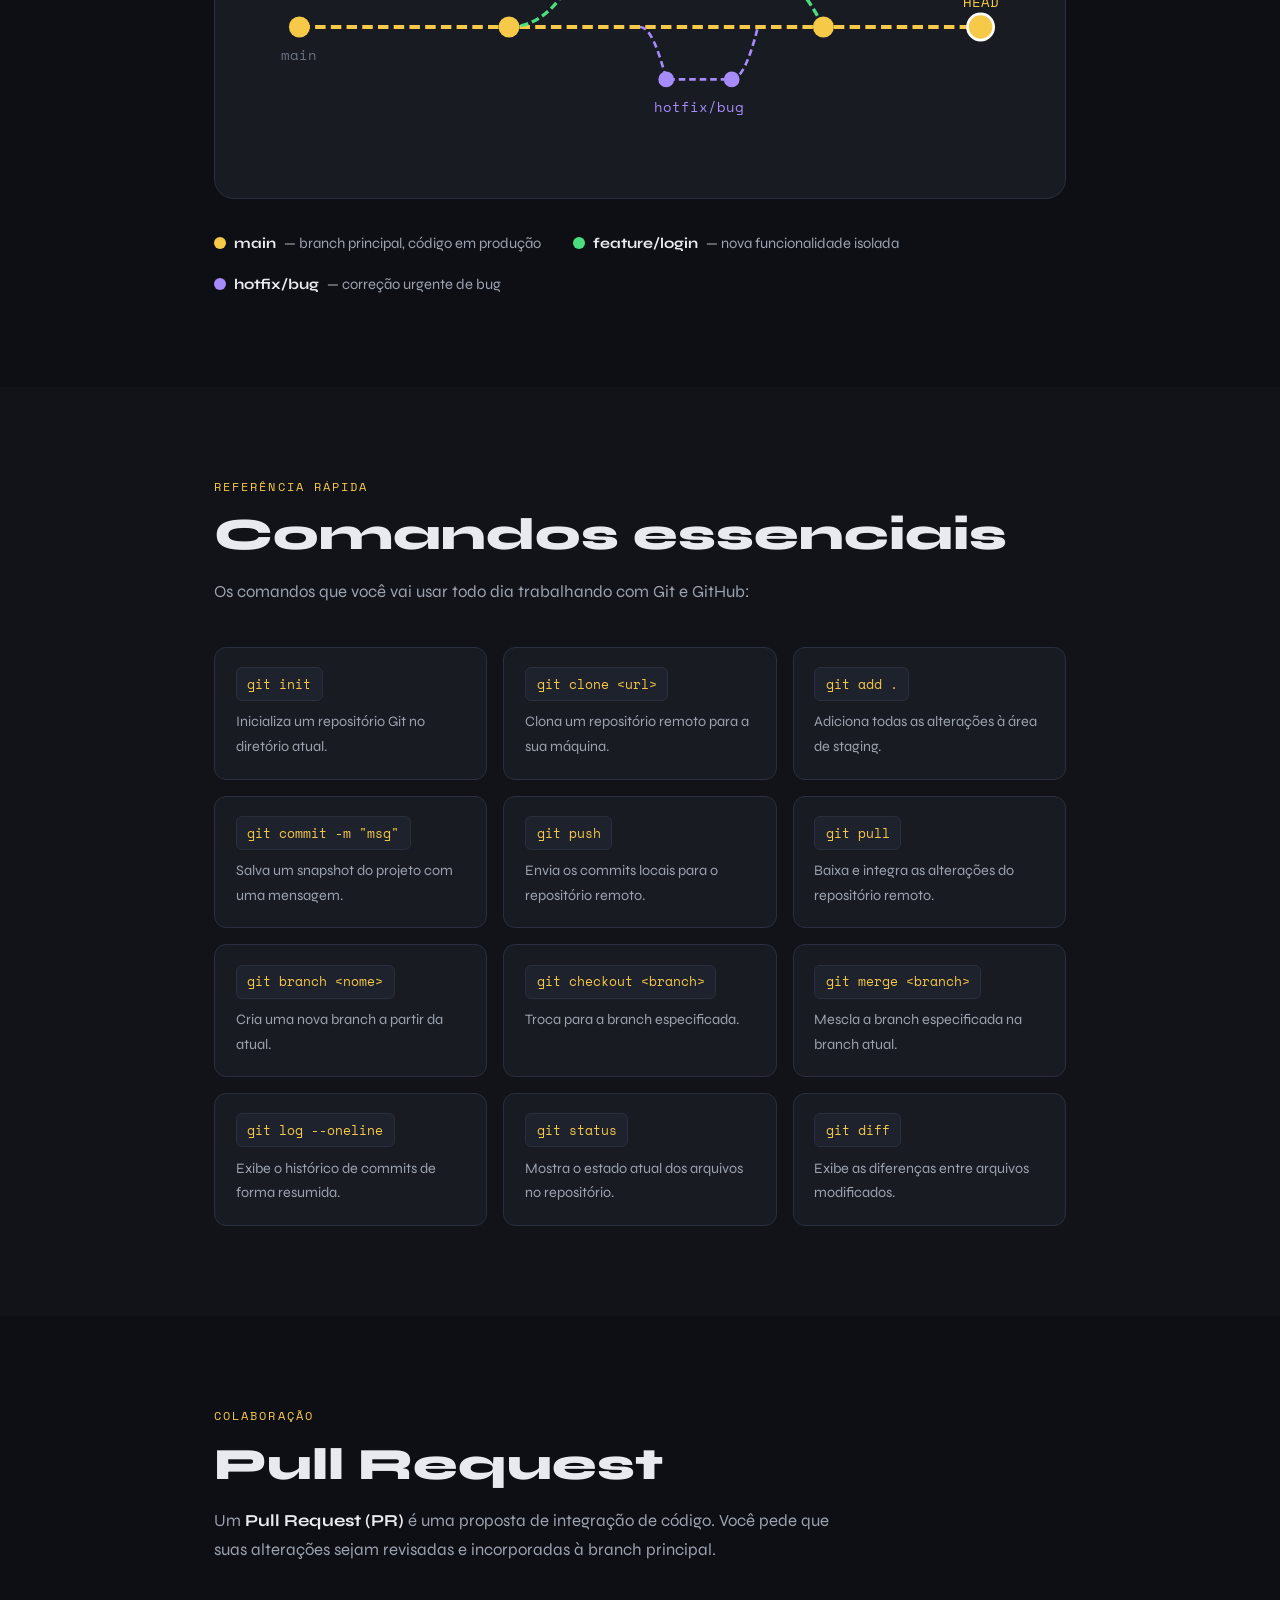
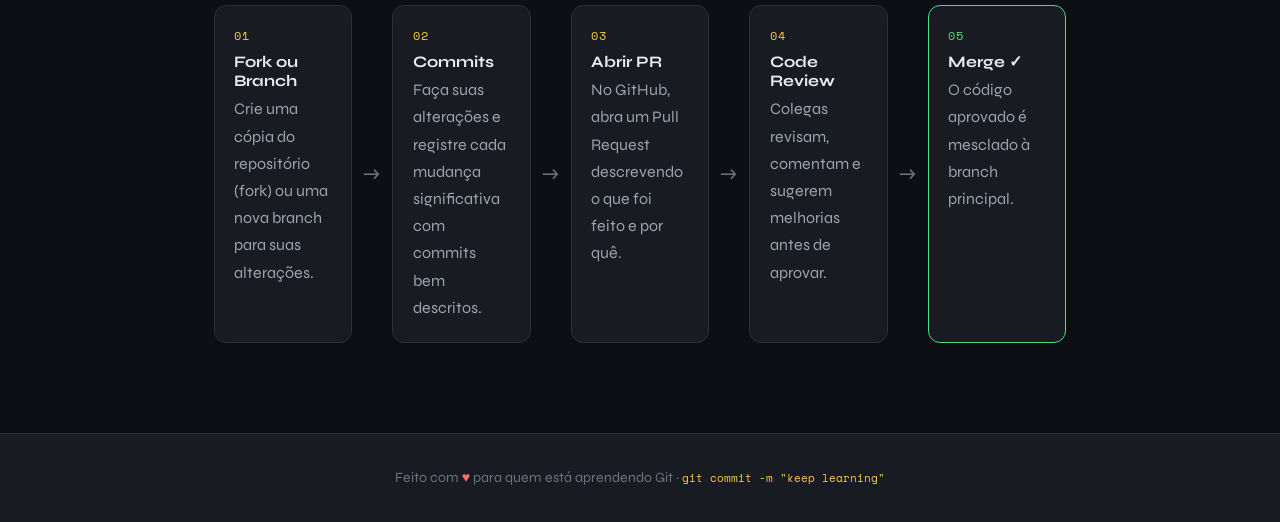
==== commit 5fa3557a: "Update index.html" ====
--- a/versionamento/index.html
+++ b/versionamento/index.html
@@ -3,7 +3,7 @@
 <head>
   <meta charset="UTF-8" />
   <meta name="viewport" content="width=device-width, initial-scale=1.0" />
-  <title>Versionamento no GitHub by Riquelme</title>
+  <title>Versionamento no GitHub</title>
   <link rel="preconnect" href="https://fonts.googleapis.com">
   <link href="https://fonts.googleapis.com/css2?family=Space+Mono:wght@400;700&family=Syne:wght@400;700;800&display=swap" rel="stylesheet">
   <link rel="stylesheet" href="style.css" />
@@ -16,7 +16,7 @@
     <div class="hero-content">
       <div class="badge">git & github</div>
       <h1 class="hero-title">
-        Versionamentoooooo<br/>
+        Versionamentoooooo legall<br/>
         <span class="accent">de Código</span>
       </h1>
       <p class="hero-sub">Entenda como o Git e o GitHub controlam o histórico do seu projeto — do primeiro commit ao trabalho em equipe.</p>
